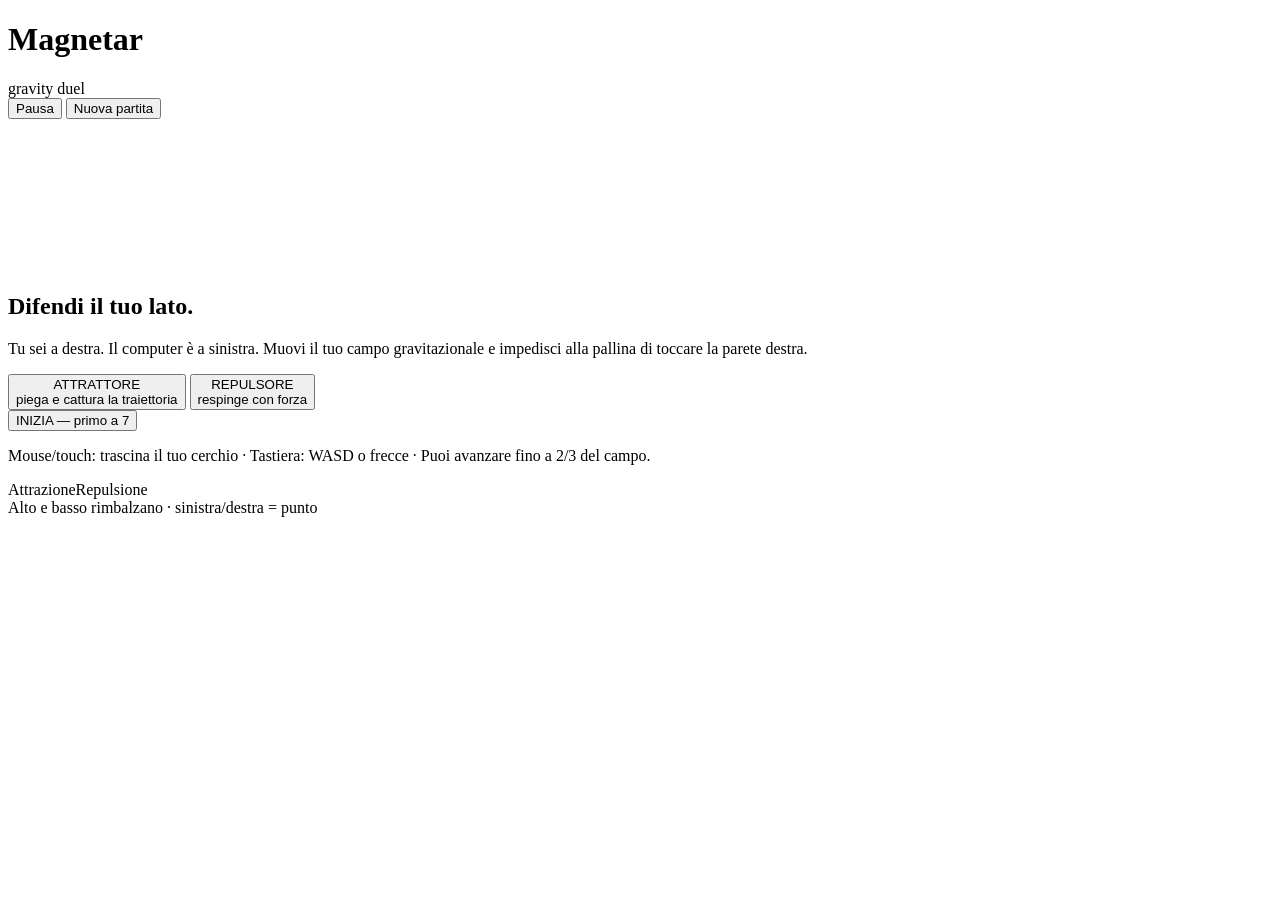
==== index.html @ e9653e2e "feat: add Magnetar game shell" ====
<!doctype html>
<html lang="it">
<head>
  <meta charset="utf-8" />
  <meta name="viewport" content="width=device-width,initial-scale=1,viewport-fit=cover" />
  <meta name="theme-color" content="#050816" />
  <title>Magnetar — Gravity Duel</title>
  <link rel="stylesheet" href="style.css" />
</head>
<body>
  <main id="app">
    <header>
      <div class="brand"><h1>Magnetar</h1><span>gravity duel</span></div>
      <div class="hud">
        <button id="pauseBtn" type="button">Pausa</button>
        <button id="resetBtn" type="button">Nuova partita</button>
      </div>
    </header>

    <section id="arenaWrap" aria-label="Campo di gioco">
      <div class="frame" id="frame">
        <canvas id="game" aria-label="Magnetar, gioco di duello gravitazionale"></canvas>
        <div id="toast"></div>
        <div class="overlay" id="menu">
          <div class="card">
            <h2>Difendi il tuo lato.</h2>
            <p>Tu sei a destra. Il computer è a sinistra. Muovi il tuo campo gravitazionale e impedisci alla pallina di toccare la parete destra.</p>
            <div class="choices" role="group" aria-label="Scegli la polarità">
              <button class="choice active" data-type="attract" type="button">ATTRATTORE<br><span class="small">piega e cattura la traiettoria</span></button>
              <button class="choice" data-type="repel" type="button">REPULSORE<br><span class="small">respinge con forza</span></button>
            </div>
            <button id="startBtn" class="start" type="button">INIZIA — primo a 7</button>
            <p class="small">Mouse/touch: trascina il tuo cerchio · Tastiera: WASD o frecce · Puoi avanzare fino a 2/3 del campo.</p>
          </div>
        </div>
      </div>
    </section>

    <footer>
      <div class="legend"><span><i class="dot cyan"></i>Attrazione</span><span><i class="dot red"></i>Repulsione</span></div>
      <div>Alto e basso rimbalzano · sinistra/destra = punto</div>
    </footer>
  </main>
  <script src="game.js"></script>
</body>
</html>
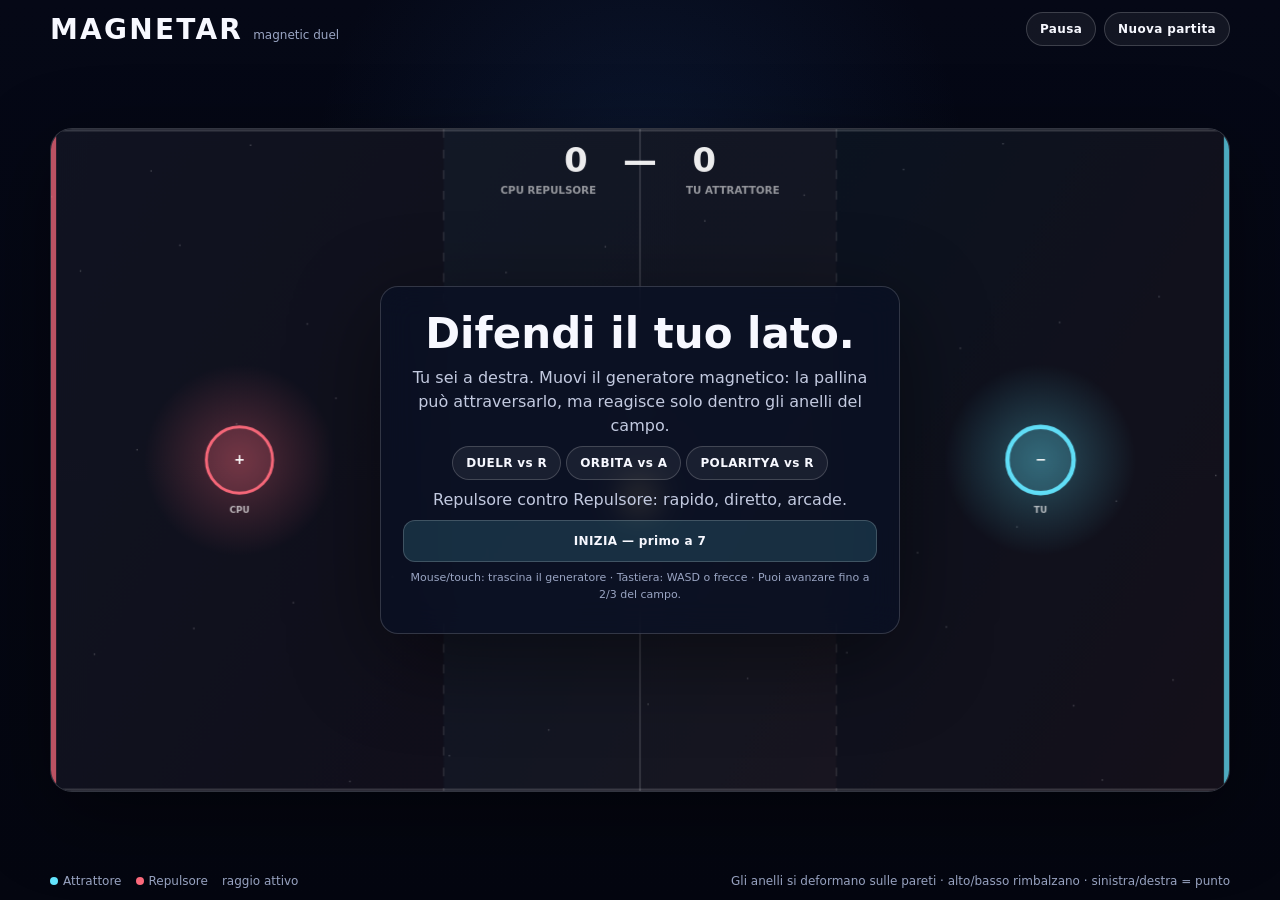
==== commit d586c94a: "Add magnetic game modes and field UI" ====
--- a/index.html
+++ b/index.html
@@ -4,13 +4,13 @@
   <meta charset="utf-8" />
   <meta name="viewport" content="width=device-width,initial-scale=1,viewport-fit=cover" />
   <meta name="theme-color" content="#050816" />
-  <title>Magnetar — Gravity Duel</title>
+  <title>Magnetar — Magnetic Duel</title>
   <link rel="stylesheet" href="style.css" />
 </head>
 <body>
   <main id="app">
     <header>
-      <div class="brand"><h1>Magnetar</h1><span>gravity duel</span></div>
+      <div class="brand"><h1>Magnetar</h1><span>magnetic duel</span></div>
       <div class="hud">
         <button id="pauseBtn" type="button">Pausa</button>
         <button id="resetBtn" type="button">Nuova partita</button>
@@ -19,26 +19,35 @@
 
     <section id="arenaWrap" aria-label="Campo di gioco">
       <div class="frame" id="frame">
-        <canvas id="game" aria-label="Magnetar, gioco di duello gravitazionale"></canvas>
+        <canvas id="game" aria-label="Magnetar, duello di campi magnetici"></canvas>
         <div id="toast"></div>
         <div class="overlay" id="menu">
           <div class="card">
             <h2>Difendi il tuo lato.</h2>
-            <p>Tu sei a destra. Il computer è a sinistra. Muovi il tuo campo gravitazionale e impedisci alla pallina di toccare la parete destra.</p>
-            <div class="choices" role="group" aria-label="Scegli la polarità">
-              <button class="choice active" data-type="attract" type="button">ATTRATTORE<br><span class="small">piega e cattura la traiettoria</span></button>
-              <button class="choice" data-type="repel" type="button">REPULSORE<br><span class="small">respinge con forza</span></button>
+            <p class="intro">Tu sei a destra. Muovi il generatore magnetico: la pallina può attraversarlo, ma reagisce solo dentro gli anelli del campo.</p>
+
+            <div class="modeChoices" role="group" aria-label="Scegli la disciplina">
+              <button class="modeChoice active" data-mode="duel" type="button"><strong>DUEL</strong><span>R vs R</span></button>
+              <button class="modeChoice" data-mode="orbit" type="button"><strong>ORBIT</strong><span>A vs A</span></button>
+              <button class="modeChoice" data-mode="polarity" type="button"><strong>POLARITY</strong><span>A vs R</span></button>
             </div>
+            <p id="modeHelp" class="modeHelp">Repulsore contro Repulsore: rapido, diretto, arcade.</p>
+
+            <div id="polarityChoices" class="polarityChoices" role="group" aria-label="Scegli il tuo polo" hidden>
+              <button class="polarityChoice active" data-polarity="attract" type="button">TU ATTRATTORE</button>
+              <button class="polarityChoice" data-polarity="repel" type="button">TU REPULSORE</button>
+            </div>
+
             <button id="startBtn" class="start" type="button">INIZIA — primo a 7</button>
-            <p class="small">Mouse/touch: trascina il tuo cerchio · Tastiera: WASD o frecce · Puoi avanzare fino a 2/3 del campo.</p>
+            <p class="small">Mouse/touch: trascina il generatore · Tastiera: WASD o frecce · Puoi avanzare fino a 2/3 del campo.</p>
           </div>
         </div>
       </div>
     </section>
 
     <footer>
-      <div class="legend"><span><i class="dot cyan"></i>Attrazione</span><span><i class="dot red"></i>Repulsione</span></div>
-      <div>Alto e basso rimbalzano · sinistra/destra = punto</div>
+      <div class="legend"><span><i class="dot cyan"></i>Attrattore</span><span><i class="dot red"></i>Repulsore</span><span><i class="ringIcon"></i>raggio attivo</span></div>
+      <div>Gli anelli si deformano sulle pareti · alto/basso rimbalzano · sinistra/destra = punto</div>
     </footer>
   </main>
   <script src="game.js"></script>
--- a/style.css
+++ b/style.css
@@ -0,0 +1,139 @@
+:root {
+  color-scheme: dark;
+  font-family: Inter, ui-sans-serif, system-ui, -apple-system, BlinkMacSystemFont, "Segoe UI", sans-serif;
+  --bg: #050816;
+  --panel: rgba(10, 16, 36, .76);
+  --line: rgba(255,255,255,.16);
+  --text: #f7f8ff;
+  --muted: #9aa5c3;
+  --cyan: #64e6ff;
+  --red: #ff6b7d;
+  --gold: #ffd56a;
+}
+
+* { box-sizing: border-box; }
+html, body { margin: 0; min-height: 100%; background: var(--bg); color: var(--text); }
+body { min-height: 100dvh; overflow: hidden; touch-action: none; }
+
+#app {
+  min-height: 100dvh;
+  display: grid;
+  grid-template-rows: auto 1fr auto;
+  gap: 10px;
+  padding: max(12px, env(safe-area-inset-top)) max(12px, env(safe-area-inset-right)) max(12px, env(safe-area-inset-bottom)) max(12px, env(safe-area-inset-left));
+  background:
+    radial-gradient(circle at 50% 20%, rgba(38, 88, 160, .18), transparent 34%),
+    linear-gradient(#050816, #040610);
+}
+
+header, footer {
+  display: flex;
+  align-items: center;
+  justify-content: space-between;
+  gap: 12px;
+  max-width: 1180px;
+  width: 100%;
+  margin: 0 auto;
+}
+
+.brand { display: flex; align-items: baseline; gap: 10px; }
+.brand h1 { margin: 0; font-size: clamp(18px, 3vw, 28px); letter-spacing: .08em; text-transform: uppercase; }
+.brand span, footer { color: var(--muted); font-size: 12px; }
+
+.hud { display: flex; gap: 8px; align-items: center; flex-wrap: wrap; justify-content: flex-end; }
+button {
+  appearance: none;
+  border: 1px solid rgba(255,255,255,.18);
+  color: var(--text);
+  background: rgba(255,255,255,.06);
+  border-radius: 999px;
+  padding: 9px 13px;
+  font: inherit;
+  font-size: 12px;
+  font-weight: 750;
+  letter-spacing: .03em;
+  cursor: pointer;
+}
+button:hover { background: rgba(255,255,255,.1); }
+button:focus-visible { outline: 2px solid var(--cyan); outline-offset: 2px; }
+
+#arenaWrap {
+  min-height: 0;
+  display: grid;
+  place-items: center;
+  width: 100%;
+}
+
+.frame {
+  position: relative;
+  width: min(1180px, 100%);
+  aspect-ratio: 16 / 9;
+  max-height: 76dvh;
+  border: 1px solid rgba(255,255,255,.18);
+  border-radius: 22px;
+  overflow: hidden;
+  background: #050816;
+  box-shadow: 0 24px 80px rgba(0,0,0,.42), inset 0 0 0 1px rgba(255,255,255,.03);
+}
+
+canvas { width: 100%; height: 100%; display: block; }
+
+.overlay {
+  position: absolute;
+  inset: 0;
+  display: grid;
+  place-items: center;
+  padding: 24px;
+  pointer-events: none;
+}
+
+.card {
+  pointer-events: auto;
+  width: min(520px, 94%);
+  padding: 22px;
+  border: 1px solid rgba(255,255,255,.16);
+  border-radius: 18px;
+  background: var(--panel);
+  backdrop-filter: blur(16px);
+  box-shadow: 0 24px 90px rgba(0,0,0,.46);
+  text-align: center;
+}
+.card h2 { margin: 0 0 8px; font-size: clamp(24px, 6vw, 42px); }
+.card p { margin: 8px 0; color: #c3cae0; line-height: 1.5; }
+.choices { display: grid; grid-template-columns: 1fr 1fr; gap: 10px; margin: 18px 0; }
+.choice { border-radius: 14px; padding: 14px; }
+.choice[data-type="attract"] { box-shadow: inset 0 0 0 1px rgba(100,230,255,.28); }
+.choice[data-type="repel"] { box-shadow: inset 0 0 0 1px rgba(255,107,125,.28); }
+.choice.active { background: rgba(255,255,255,.13); }
+.start { width: 100%; border-radius: 12px; padding: 13px; background: rgba(100,230,255,.14); }
+.small { font-size: 11px !important; color: var(--muted) !important; }
+
+#toast {
+  position: absolute;
+  left: 50%;
+  top: 12%;
+  transform: translateX(-50%);
+  font-size: clamp(24px, 5vw, 54px);
+  font-weight: 900;
+  letter-spacing: .03em;
+  text-shadow: 0 4px 28px rgba(0,0,0,.6);
+  opacity: 0;
+  transition: opacity .18s ease;
+  pointer-events: none;
+  white-space: nowrap;
+}
+#toast.show { opacity: 1; }
+
+.legend { display: flex; gap: 14px; align-items: center; flex-wrap: wrap; }
+.dot { width: 8px; height: 8px; border-radius: 50%; display: inline-block; margin-right: 5px; }
+.cyan { background: var(--cyan); }
+.red { background: var(--red); }
+
+@media (max-width: 720px) {
+  #app { gap: 8px; padding: 8px; }
+  header { align-items: flex-start; }
+  .brand span { display: none; }
+  .frame { border-radius: 14px; }
+  footer { display: none; }
+  button { padding: 8px 10px; }
+}
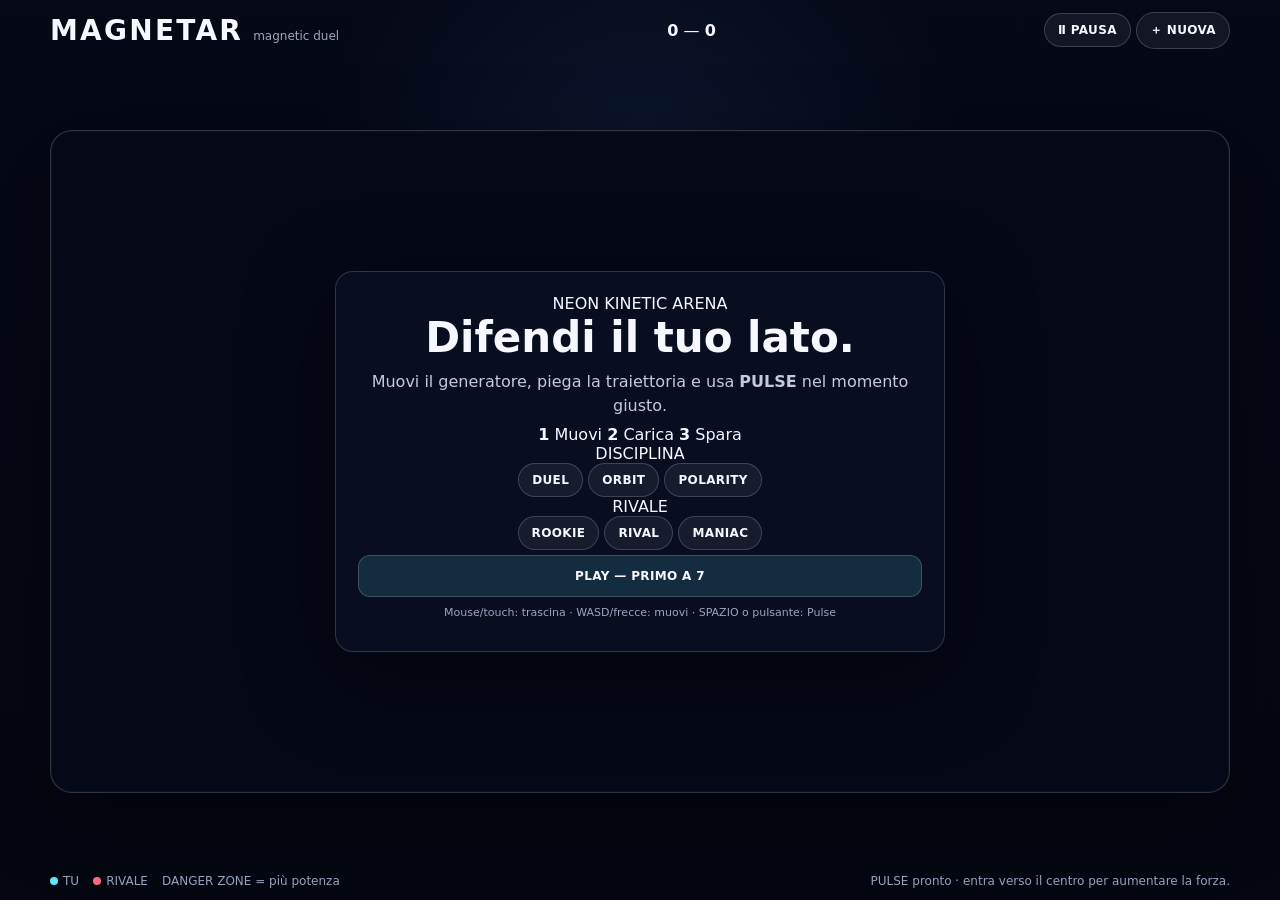
==== commit d06055d6: "Redesign Magnetar arcade HUD and match menu" ====
--- a/index.html
+++ b/index.html
@@ -3,51 +3,107 @@
 <head>
   <meta charset="utf-8" />
   <meta name="viewport" content="width=device-width,initial-scale=1,viewport-fit=cover" />
-  <meta name="theme-color" content="#050816" />
+  <meta name="theme-color" content="#030711" />
+  <meta name="description" content="Magnetar — magnetic arcade duel" />
   <title>Magnetar — Magnetic Duel</title>
   <link rel="stylesheet" href="style.css" />
 </head>
 <body>
   <main id="app">
-    <header>
-      <div class="brand"><h1>Magnetar</h1><span>magnetic duel</span></div>
-      <div class="hud">
-        <button id="pauseBtn" type="button">Pausa</button>
-        <button id="resetBtn" type="button">Nuova partita</button>
+    <header class="topbar">
+      <div class="brand">
+        <h1>MAGNETAR</h1>
+        <span>magnetic duel</span>
+      </div>
+      <div class="scoreboard" aria-label="Punteggio">
+        <strong id="playerScore">0</strong>
+        <span>—</span>
+        <strong id="cpuScore">0</strong>
+      </div>
+      <div class="hud-actions">
+        <button id="pauseBtn" type="button">Ⅱ PAUSA</button>
+        <button id="resetBtn" type="button">＋ NUOVA</button>
       </div>
     </header>
 
-    <section id="arenaWrap" aria-label="Campo di gioco">
+    <section id="arenaWrap" aria-label="Campo di gioco Magnetar">
       <div class="frame" id="frame">
-        <canvas id="game" aria-label="Magnetar, duello di campi magnetici"></canvas>
-        <div id="toast"></div>
+        <canvas id="game" aria-label="Duello magnetico arcade"></canvas>
+
+        <div id="actionFeedback" class="actionFeedback" aria-live="polite">
+          <strong id="actionTitle"></strong>
+          <span id="actionSub"></span>
+        </div>
+
+        <div class="sideTag cpuTag">
+          <span>RIVALE</span><strong id="cpuTypeLabel">REPULSOR</strong>
+        </div>
+        <div class="sideTag playerTag">
+          <span>TU</span><strong id="playerTypeLabel">REPULSOR</strong>
+        </div>
+
+        <div class="pulseDock" id="pulseDock">
+          <button id="pulseBtn" class="pulseButton" type="button" aria-label="Attiva Pulse">
+            <span class="pulseIcon">⚡</span>
+            <strong>PULSE</strong>
+          </button>
+          <div class="pulseMeta">
+            <strong id="pulseState">READY</strong>
+            <span id="pulseHint">SPAZIO / TAP</span>
+          </div>
+        </div>
+
+        <div class="matchPoint" id="matchPoint">MATCH POINT</div>
+
         <div class="overlay" id="menu">
           <div class="card">
-            <h2>Difendi il tuo lato.</h2>
-            <p class="intro">Tu sei a destra. Muovi il generatore magnetico: la pallina può attraversarlo, ma reagisce solo dentro gli anelli del campo.</p>
+            <div class="eyebrow">NEON KINETIC ARENA</div>
+            <h2 id="menuTitle">Difendi il tuo lato.</h2>
+            <p class="intro" id="menuIntro">Muovi il generatore, piega la traiettoria e usa <b>PULSE</b> nel momento giusto.</p>
 
-            <div class="modeChoices" role="group" aria-label="Scegli la disciplina">
-              <button class="modeChoice active" data-mode="duel" type="button"><strong>DUEL</strong><span>R vs R</span></button>
-              <button class="modeChoice" data-mode="orbit" type="button"><strong>ORBIT</strong><span>A vs A</span></button>
-              <button class="modeChoice" data-mode="polarity" type="button"><strong>POLARITY</strong><span>A vs R</span></button>
-            </div>
-            <p id="modeHelp" class="modeHelp">Repulsore contro Repulsore: rapido, diretto, arcade.</p>
-
-            <div id="polarityChoices" class="polarityChoices" role="group" aria-label="Scegli il tuo polo" hidden>
-              <button class="polarityChoice active" data-polarity="attract" type="button">TU ATTRATTORE</button>
-              <button class="polarityChoice" data-polarity="repel" type="button">TU REPULSORE</button>
+            <div class="quickRules">
+              <span><b>1</b> Muovi</span>
+              <span><b>2</b> Carica</span>
+              <span><b>3</b> Spara</span>
             </div>
 
-            <button id="startBtn" class="start" type="button">INIZIA — primo a 7</button>
-            <p class="small">Mouse/touch: trascina il generatore · Tastiera: WASD o frecce · Puoi avanzare fino a 2/3 del campo.</p>
+            <div class="settingsRow">
+              <div>
+                <label>DISCIPLINA</label>
+                <div class="segmented" role="group" aria-label="Disciplina">
+                  <button data-mode="duel" class="active" type="button">DUEL</button>
+                  <button data-mode="orbit" type="button">ORBIT</button>
+                  <button data-mode="polarity" type="button">POLARITY</button>
+                </div>
+              </div>
+              <div>
+                <label>RIVALE</label>
+                <div class="segmented" role="group" aria-label="Difficoltà rivale">
+                  <button data-difficulty="rookie" type="button">ROOKIE</button>
+                  <button data-difficulty="rival" class="active" type="button">RIVAL</button>
+                  <button data-difficulty="maniac" type="button">MANIAC</button>
+                </div>
+              </div>
+            </div>
+
+            <div id="polarityChoices" class="polarityChoices" hidden>
+              <label>IL TUO POLO</label>
+              <div class="segmented compact">
+                <button data-polarity="attract" class="active" type="button">ATTRACT</button>
+                <button data-polarity="repel" type="button">REPEL</button>
+              </div>
+            </div>
+
+            <button id="startBtn" class="start" type="button">PLAY — PRIMO A 7</button>
+            <p class="small">Mouse/touch: trascina · WASD/frecce: muovi · SPAZIO o pulsante: Pulse</p>
           </div>
         </div>
       </div>
     </section>
 
     <footer>
-      <div class="legend"><span><i class="dot cyan"></i>Attrattore</span><span><i class="dot red"></i>Repulsore</span><span><i class="ringIcon"></i>raggio attivo</span></div>
-      <div>Gli anelli si deformano sulle pareti · alto/basso rimbalzano · sinistra/destra = punto</div>
+      <div class="legend"><span><i class="dot cyan"></i>TU</span><span><i class="dot red"></i>RIVALE</span><span><i class="zoneIcon"></i>DANGER ZONE = più potenza</span></div>
+      <div id="statusLine">PULSE pronto · entra verso il centro per aumentare la forza.</div>
     </footer>
   </main>
   <script src="game.js"></script>
--- a/style.css
+++ b/style.css
@@ -2,138 +2,74 @@
   color-scheme: dark;
   font-family: Inter, ui-sans-serif, system-ui, -apple-system, BlinkMacSystemFont, "Segoe UI", sans-serif;
   --bg: #050816;
-  --panel: rgba(10, 16, 36, .76);
-  --line: rgba(255,255,255,.16);
+  --panel: rgba(10,16,36,.80);
   --text: #f7f8ff;
   --muted: #9aa5c3;
   --cyan: #64e6ff;
   --red: #ff6b7d;
   --gold: #ffd56a;
 }
-
 * { box-sizing: border-box; }
-html, body { margin: 0; min-height: 100%; background: var(--bg); color: var(--text); }
-body { min-height: 100dvh; overflow: hidden; touch-action: none; }
-
+html,body { margin:0; min-height:100%; background:var(--bg); color:var(--text); }
+body { min-height:100dvh; overflow:hidden; touch-action:none; }
 #app {
-  min-height: 100dvh;
-  display: grid;
-  grid-template-rows: auto 1fr auto;
-  gap: 10px;
-  padding: max(12px, env(safe-area-inset-top)) max(12px, env(safe-area-inset-right)) max(12px, env(safe-area-inset-bottom)) max(12px, env(safe-area-inset-left));
-  background:
-    radial-gradient(circle at 50% 20%, rgba(38, 88, 160, .18), transparent 34%),
-    linear-gradient(#050816, #040610);
+  min-height:100dvh; display:grid; grid-template-rows:auto 1fr auto; gap:10px;
+  padding:max(12px,env(safe-area-inset-top)) max(12px,env(safe-area-inset-right)) max(12px,env(safe-area-inset-bottom)) max(12px,env(safe-area-inset-left));
+  background:radial-gradient(circle at 50% 20%,rgba(38,88,160,.18),transparent 34%),linear-gradient(#050816,#040610);
 }
-
-header, footer {
-  display: flex;
-  align-items: center;
-  justify-content: space-between;
-  gap: 12px;
-  max-width: 1180px;
-  width: 100%;
-  margin: 0 auto;
+header,footer { display:flex; align-items:center; justify-content:space-between; gap:12px; max-width:1180px; width:100%; margin:0 auto; }
+.brand { display:flex; align-items:baseline; gap:10px; }
+.brand h1 { margin:0; font-size:clamp(18px,3vw,28px); letter-spacing:.08em; text-transform:uppercase; }
+.brand span,footer { color:var(--muted); font-size:12px; }
+.hud { display:flex; gap:8px; align-items:center; flex-wrap:wrap; justify-content:flex-end; }
+button {
+  appearance:none; border:1px solid rgba(255,255,255,.18); color:var(--text); background:rgba(255,255,255,.06);
+  border-radius:999px; padding:9px 13px; font:inherit; font-size:12px; font-weight:750; letter-spacing:.03em; cursor:pointer;
 }
-
-.brand { display: flex; align-items: baseline; gap: 10px; }
-.brand h1 { margin: 0; font-size: clamp(18px, 3vw, 28px); letter-spacing: .08em; text-transform: uppercase; }
-.brand span, footer { color: var(--muted); font-size: 12px; }
-
-.hud { display: flex; gap: 8px; align-items: center; flex-wrap: wrap; justify-content: flex-end; }
-button {
-  appearance: none;
-  border: 1px solid rgba(255,255,255,.18);
-  color: var(--text);
-  background: rgba(255,255,255,.06);
-  border-radius: 999px;
-  padding: 9px 13px;
-  font: inherit;
-  font-size: 12px;
-  font-weight: 750;
-  letter-spacing: .03em;
-  cursor: pointer;
+button:hover { background:rgba(255,255,255,.1); }
+button:focus-visible { outline:2px solid var(--cyan); outline-offset:2px; }
+#arenaWrap { min-height:0; display:grid; place-items:center; width:100%; }
+.frame {
+  position:relative; width:min(1180px,100%); aspect-ratio:16/9; max-height:76dvh; border:1px solid rgba(255,255,255,.18);
+  border-radius:22px; overflow:hidden; background:#050816; box-shadow:0 24px 80px rgba(0,0,0,.42),inset 0 0 0 1px rgba(255,255,255,.03);
 }
-button:hover { background: rgba(255,255,255,.1); }
-button:focus-visible { outline: 2px solid var(--cyan); outline-offset: 2px; }
-
-#arenaWrap {
-  min-height: 0;
-  display: grid;
-  place-items: center;
-  width: 100%;
+canvas { width:100%; height:100%; display:block; }
+.overlay { position:absolute; inset:0; display:grid; place-items:center; padding:24px; pointer-events:none; }
+.card {
+  pointer-events:auto; width:min(610px,96%); padding:22px; border:1px solid rgba(255,255,255,.16); border-radius:18px;
+  background:var(--panel); backdrop-filter:blur(16px); box-shadow:0 24px 90px rgba(0,0,0,.46); text-align:center;
 }
-
-.frame {
-  position: relative;
-  width: min(1180px, 100%);
-  aspect-ratio: 16 / 9;
-  max-height: 76dvh;
-  border: 1px solid rgba(255,255,255,.18);
-  border-radius: 22px;
-  overflow: hidden;
-  background: #050816;
-  box-shadow: 0 24px 80px rgba(0,0,0,.42), inset 0 0 0 1px rgba(255,255,255,.03);
+.card h2 { margin:0 0 8px; font-size:clamp(24px,6vw,42px); }
+.card p { margin:8px 0; color:#c3cae0; line-height:1.45; }
+.modeChoices { display:grid; grid-template-columns:repeat(3,1fr); gap:9px; margin:17px 0 9px; }
+.modeChoice { min-width:0; border-radius:14px; padding:12px 8px; display:grid; gap:3px; }
+.modeChoice strong { font-size:13px; letter-spacing:.08em; }
+.modeChoice span { color:var(--muted); font-size:10px; }
+.modeChoice[data-mode="duel"] { box-shadow:inset 0 0 0 1px rgba(255,107,125,.25); }
+.modeChoice[data-mode="orbit"] { box-shadow:inset 0 0 0 1px rgba(100,230,255,.25); }
+.modeChoice[data-mode="polarity"] { box-shadow:inset 0 0 0 1px rgba(255,213,106,.22); }
+.modeChoice.active { background:rgba(255,255,255,.14); transform:translateY(-1px); }
+.modeHelp { min-height:22px; font-size:12px; color:var(--muted)!important; }
+.polarityChoices { display:grid; grid-template-columns:1fr 1fr; gap:9px; margin:10px 0 14px; }
+.polarityChoice { border-radius:12px; }
+.polarityChoice[data-polarity="attract"] { box-shadow:inset 0 0 0 1px rgba(100,230,255,.28); }
+.polarityChoice[data-polarity="repel"] { box-shadow:inset 0 0 0 1px rgba(255,107,125,.28); }
+.polarityChoice.active { background:rgba(255,255,255,.13); }
+.start { width:100%; border-radius:12px; padding:13px; background:rgba(100,230,255,.14); margin-top:5px; }
+.small { font-size:11px!important; color:var(--muted)!important; }
+#toast {
+  position:absolute; left:50%; top:12%; transform:translateX(-50%); font-size:clamp(24px,5vw,54px); font-weight:900;
+  letter-spacing:.03em; text-shadow:0 4px 28px rgba(0,0,0,.6); opacity:0; transition:opacity .18s ease; pointer-events:none; white-space:nowrap;
 }
-
-canvas { width: 100%; height: 100%; display: block; }
-
-.overlay {
-  position: absolute;
-  inset: 0;
-  display: grid;
-  place-items: center;
-  padding: 24px;
-  pointer-events: none;
+#toast.show { opacity:1; }
+.legend { display:flex; gap:14px; align-items:center; flex-wrap:wrap; }
+.dot { width:8px; height:8px; border-radius:50%; display:inline-block; margin-right:5px; }
+.cyan { background:var(--cyan); } .red { background:var(--red); }
+.ringIcon { width:10px; height:10px; display:inline-block; margin-right:5px; border:1px solid rgba(255,255,255,.55); border-radius:50%; vertical-align:-1px; }
+[hidden] { display:none!important; }
+@media (max-width:720px) {
+  #app { gap:8px; padding:8px; } header { align-items:flex-start; } .brand span { display:none; }
+  .frame { border-radius:14px; } footer { display:none; } button { padding:8px 10px; }
+  .card { padding:15px; } .card h2 { font-size:25px; } .card .intro { font-size:12px; }
+  .modeChoices { gap:6px; margin-top:12px; } .modeChoice { padding:9px 5px; }
 }
-
-.card {
-  pointer-events: auto;
-  width: min(520px, 94%);
-  padding: 22px;
-  border: 1px solid rgba(255,255,255,.16);
-  border-radius: 18px;
-  background: var(--panel);
-  backdrop-filter: blur(16px);
-  box-shadow: 0 24px 90px rgba(0,0,0,.46);
-  text-align: center;
-}
-.card h2 { margin: 0 0 8px; font-size: clamp(24px, 6vw, 42px); }
-.card p { margin: 8px 0; color: #c3cae0; line-height: 1.5; }
-.choices { display: grid; grid-template-columns: 1fr 1fr; gap: 10px; margin: 18px 0; }
-.choice { border-radius: 14px; padding: 14px; }
-.choice[data-type="attract"] { box-shadow: inset 0 0 0 1px rgba(100,230,255,.28); }
-.choice[data-type="repel"] { box-shadow: inset 0 0 0 1px rgba(255,107,125,.28); }
-.choice.active { background: rgba(255,255,255,.13); }
-.start { width: 100%; border-radius: 12px; padding: 13px; background: rgba(100,230,255,.14); }
-.small { font-size: 11px !important; color: var(--muted) !important; }
-
-#toast {
-  position: absolute;
-  left: 50%;
-  top: 12%;
-  transform: translateX(-50%);
-  font-size: clamp(24px, 5vw, 54px);
-  font-weight: 900;
-  letter-spacing: .03em;
-  text-shadow: 0 4px 28px rgba(0,0,0,.6);
-  opacity: 0;
-  transition: opacity .18s ease;
-  pointer-events: none;
-  white-space: nowrap;
-}
-#toast.show { opacity: 1; }
-
-.legend { display: flex; gap: 14px; align-items: center; flex-wrap: wrap; }
-.dot { width: 8px; height: 8px; border-radius: 50%; display: inline-block; margin-right: 5px; }
-.cyan { background: var(--cyan); }
-.red { background: var(--red); }
-
-@media (max-width: 720px) {
-  #app { gap: 8px; padding: 8px; }
-  header { align-items: flex-start; }
-  .brand span { display: none; }
-  .frame { border-radius: 14px; }
-  footer { display: none; }
-  button { padding: 8px 10px; }
-}
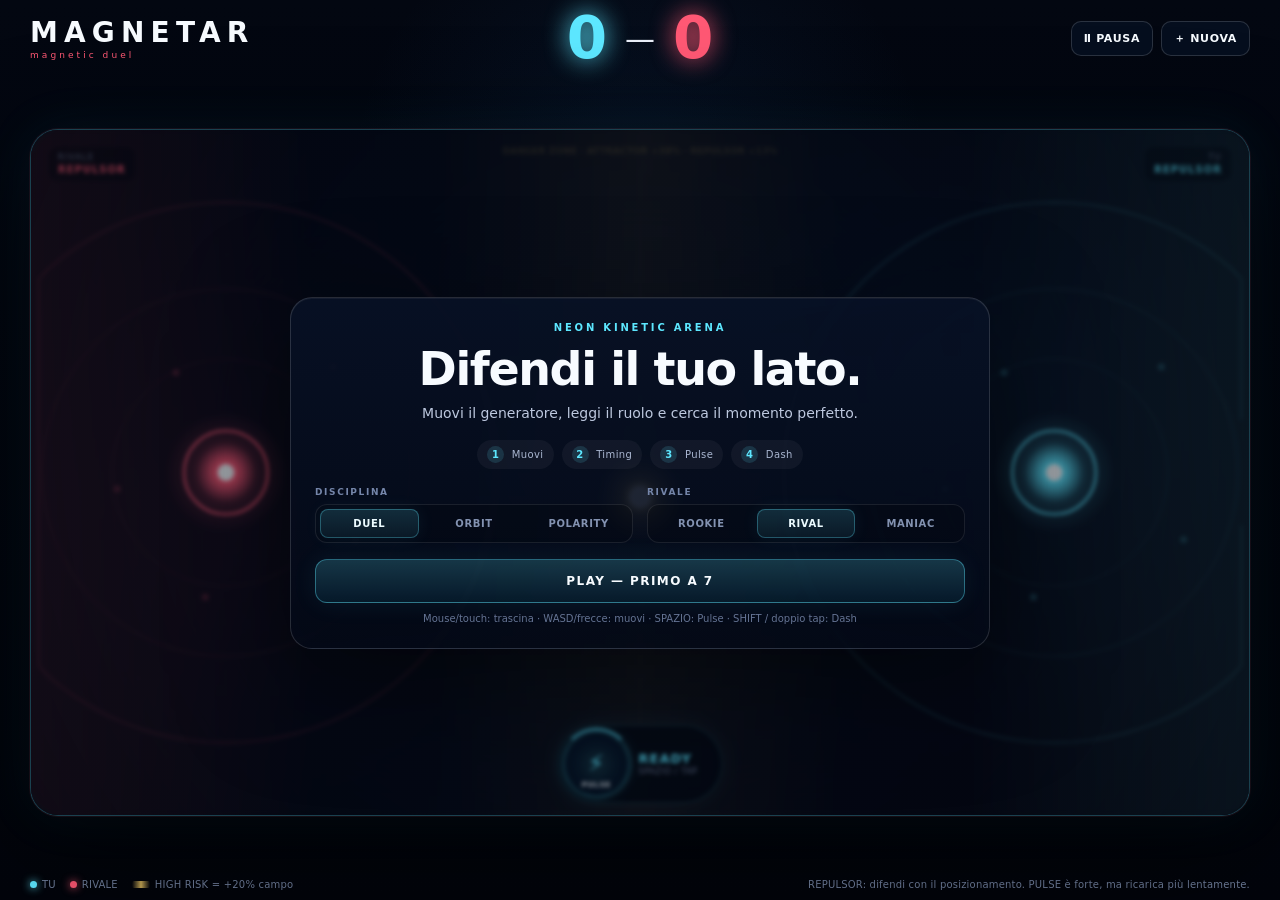
==== commit 57e50d83: "Add Polarity role meters, dash controls and role-swap UI" ====
--- a/index.html
+++ b/index.html
@@ -35,6 +35,8 @@
           <span id="actionSub"></span>
         </div>
 
+        <div id="rallyBadge" class="rallyBadge"></div>
+
         <div class="sideTag cpuTag">
           <span>RIVALE</span><strong id="cpuTypeLabel">REPULSOR</strong>
         </div>
@@ -42,14 +44,25 @@
           <span>TU</span><strong id="playerTypeLabel">REPULSOR</strong>
         </div>
 
-        <div class="pulseDock" id="pulseDock">
-          <button id="pulseBtn" class="pulseButton" type="button" aria-label="Attiva Pulse">
-            <span class="pulseIcon">⚡</span>
-            <strong>PULSE</strong>
-          </button>
-          <div class="pulseMeta">
-            <strong id="pulseState">READY</strong>
-            <span id="pulseHint">SPAZIO / TAP</span>
+        <div class="roleMeter" id="roleMeter">
+          <div class="roleMeterHead"><strong id="roleMeterLabel">HEAT</strong><span id="roleMeterText">0%</span></div>
+          <div class="roleMeterTrack"><i id="roleMeterFill"></i></div>
+        </div>
+
+        <div class="controlDock">
+          <div class="dashDock">
+            <button id="dashBtn" class="dashButton" type="button" aria-label="Attiva Dash">⇧</button>
+            <div><strong>DASH</strong><span id="dashState">READY</span></div>
+          </div>
+          <div class="pulseDock" id="pulseDock">
+            <button id="pulseBtn" class="pulseButton" type="button" aria-label="Attiva Pulse">
+              <span class="pulseIcon">⚡</span>
+              <strong>PULSE</strong>
+            </button>
+            <div class="pulseMeta">
+              <strong id="pulseState">READY</strong>
+              <span id="pulseHint">SPAZIO / TAP</span>
+            </div>
           </div>
         </div>
 
@@ -59,12 +72,13 @@
           <div class="card">
             <div class="eyebrow">NEON KINETIC ARENA</div>
             <h2 id="menuTitle">Difendi il tuo lato.</h2>
-            <p class="intro" id="menuIntro">Muovi il generatore, piega la traiettoria e usa <b>PULSE</b> nel momento giusto.</p>
+            <p class="intro" id="menuIntro">Muovi il generatore, leggi il ruolo e cerca il momento perfetto.</p>
 
             <div class="quickRules">
               <span><b>1</b> Muovi</span>
-              <span><b>2</b> Carica</span>
-              <span><b>3</b> Spara</span>
+              <span><b>2</b> Timing</span>
+              <span><b>3</b> Pulse</span>
+              <span><b>4</b> Dash</span>
             </div>
 
             <div class="settingsRow">
@@ -87,23 +101,27 @@
             </div>
 
             <div id="polarityChoices" class="polarityChoices" hidden>
-              <label>IL TUO POLO</label>
+              <label>RUOLO INIZIALE — poi si scambia dopo ogni punto</label>
               <div class="segmented compact">
                 <button data-polarity="attract" class="active" type="button">ATTRACT</button>
                 <button data-polarity="repel" type="button">REPEL</button>
               </div>
+              <div class="roleExplainer">
+                <span><b>ATTRACTOR</b> cattura → mira → Perfect Slingshot</span>
+                <span><b>REPULSOR</b> gestisce Heat → Perfect Parry</span>
+              </div>
             </div>
 
             <button id="startBtn" class="start" type="button">PLAY — PRIMO A 7</button>
-            <p class="small">Mouse/touch: trascina · WASD/frecce: muovi · SPAZIO o pulsante: Pulse</p>
+            <p class="small">Mouse/touch: trascina · WASD/frecce: muovi · SPAZIO: Pulse · SHIFT / doppio tap: Dash</p>
           </div>
         </div>
       </div>
     </section>
 
     <footer>
-      <div class="legend"><span><i class="dot cyan"></i>TU</span><span><i class="dot red"></i>RIVALE</span><span><i class="zoneIcon"></i>DANGER ZONE = più potenza</span></div>
-      <div id="statusLine">PULSE pronto · entra verso il centro per aumentare la forza.</div>
+      <div class="legend"><span><i class="dot cyan"></i>TU</span><span><i class="dot red"></i>RIVALE</span><span><i class="zoneIcon"></i>HIGH RISK = +20% campo</span></div>
+      <div id="statusLine">Leggi il ruolo: Attractor controlla, Repulsor para.</div>
     </footer>
   </main>
   <script src="game.js"></script>
--- a/style.css
+++ b/style.css
@@ -1,75 +1,70 @@
 :root {
   color-scheme: dark;
   font-family: Inter, ui-sans-serif, system-ui, -apple-system, BlinkMacSystemFont, "Segoe UI", sans-serif;
-  --bg: #050816;
-  --panel: rgba(10,16,36,.80);
-  --text: #f7f8ff;
-  --muted: #9aa5c3;
-  --cyan: #64e6ff;
-  --red: #ff6b7d;
-  --gold: #ffd56a;
+  --bg:#030711;
+  --panel:rgba(5,12,27,.78);
+  --panel2:rgba(7,16,34,.92);
+  --text:#f7fbff;
+  --muted:#8796b8;
+  --cyan:#5de7ff;
+  --cyan2:#1bc7ef;
+  --red:#ff5874;
+  --gold:#ffd66b;
+  --line:rgba(255,255,255,.13);
 }
-* { box-sizing: border-box; }
-html,body { margin:0; min-height:100%; background:var(--bg); color:var(--text); }
-body { min-height:100dvh; overflow:hidden; touch-action:none; }
-#app {
-  min-height:100dvh; display:grid; grid-template-rows:auto 1fr auto; gap:10px;
-  padding:max(12px,env(safe-area-inset-top)) max(12px,env(safe-area-inset-right)) max(12px,env(safe-area-inset-bottom)) max(12px,env(safe-area-inset-left));
-  background:radial-gradient(circle at 50% 20%,rgba(38,88,160,.18),transparent 34%),linear-gradient(#050816,#040610);
-}
-header,footer { display:flex; align-items:center; justify-content:space-between; gap:12px; max-width:1180px; width:100%; margin:0 auto; }
-.brand { display:flex; align-items:baseline; gap:10px; }
-.brand h1 { margin:0; font-size:clamp(18px,3vw,28px); letter-spacing:.08em; text-transform:uppercase; }
-.brand span,footer { color:var(--muted); font-size:12px; }
-.hud { display:flex; gap:8px; align-items:center; flex-wrap:wrap; justify-content:flex-end; }
-button {
-  appearance:none; border:1px solid rgba(255,255,255,.18); color:var(--text); background:rgba(255,255,255,.06);
-  border-radius:999px; padding:9px 13px; font:inherit; font-size:12px; font-weight:750; letter-spacing:.03em; cursor:pointer;
-}
-button:hover { background:rgba(255,255,255,.1); }
-button:focus-visible { outline:2px solid var(--cyan); outline-offset:2px; }
-#arenaWrap { min-height:0; display:grid; place-items:center; width:100%; }
-.frame {
-  position:relative; width:min(1180px,100%); aspect-ratio:16/9; max-height:76dvh; border:1px solid rgba(255,255,255,.18);
-  border-radius:22px; overflow:hidden; background:#050816; box-shadow:0 24px 80px rgba(0,0,0,.42),inset 0 0 0 1px rgba(255,255,255,.03);
-}
-canvas { width:100%; height:100%; display:block; }
-.overlay { position:absolute; inset:0; display:grid; place-items:center; padding:24px; pointer-events:none; }
-.card {
-  pointer-events:auto; width:min(610px,96%); padding:22px; border:1px solid rgba(255,255,255,.16); border-radius:18px;
-  background:var(--panel); backdrop-filter:blur(16px); box-shadow:0 24px 90px rgba(0,0,0,.46); text-align:center;
-}
-.card h2 { margin:0 0 8px; font-size:clamp(24px,6vw,42px); }
-.card p { margin:8px 0; color:#c3cae0; line-height:1.45; }
-.modeChoices { display:grid; grid-template-columns:repeat(3,1fr); gap:9px; margin:17px 0 9px; }
-.modeChoice { min-width:0; border-radius:14px; padding:12px 8px; display:grid; gap:3px; }
-.modeChoice strong { font-size:13px; letter-spacing:.08em; }
-.modeChoice span { color:var(--muted); font-size:10px; }
-.modeChoice[data-mode="duel"] { box-shadow:inset 0 0 0 1px rgba(255,107,125,.25); }
-.modeChoice[data-mode="orbit"] { box-shadow:inset 0 0 0 1px rgba(100,230,255,.25); }
-.modeChoice[data-mode="polarity"] { box-shadow:inset 0 0 0 1px rgba(255,213,106,.22); }
-.modeChoice.active { background:rgba(255,255,255,.14); transform:translateY(-1px); }
-.modeHelp { min-height:22px; font-size:12px; color:var(--muted)!important; }
-.polarityChoices { display:grid; grid-template-columns:1fr 1fr; gap:9px; margin:10px 0 14px; }
-.polarityChoice { border-radius:12px; }
-.polarityChoice[data-polarity="attract"] { box-shadow:inset 0 0 0 1px rgba(100,230,255,.28); }
-.polarityChoice[data-polarity="repel"] { box-shadow:inset 0 0 0 1px rgba(255,107,125,.28); }
-.polarityChoice.active { background:rgba(255,255,255,.13); }
-.start { width:100%; border-radius:12px; padding:13px; background:rgba(100,230,255,.14); margin-top:5px; }
-.small { font-size:11px!important; color:var(--muted)!important; }
-#toast {
-  position:absolute; left:50%; top:12%; transform:translateX(-50%); font-size:clamp(24px,5vw,54px); font-weight:900;
-  letter-spacing:.03em; text-shadow:0 4px 28px rgba(0,0,0,.6); opacity:0; transition:opacity .18s ease; pointer-events:none; white-space:nowrap;
-}
-#toast.show { opacity:1; }
-.legend { display:flex; gap:14px; align-items:center; flex-wrap:wrap; }
-.dot { width:8px; height:8px; border-radius:50%; display:inline-block; margin-right:5px; }
-.cyan { background:var(--cyan); } .red { background:var(--red); }
-.ringIcon { width:10px; height:10px; display:inline-block; margin-right:5px; border:1px solid rgba(255,255,255,.55); border-radius:50%; vertical-align:-1px; }
-[hidden] { display:none!important; }
-@media (max-width:720px) {
-  #app { gap:8px; padding:8px; } header { align-items:flex-start; } .brand span { display:none; }
-  .frame { border-radius:14px; } footer { display:none; } button { padding:8px 10px; }
-  .card { padding:15px; } .card h2 { font-size:25px; } .card .intro { font-size:12px; }
-  .modeChoices { gap:6px; margin-top:12px; } .modeChoice { padding:9px 5px; }
-}
+*{box-sizing:border-box}
+html,body{margin:0;min-height:100%;background:var(--bg);color:var(--text)}
+body{min-height:100dvh;overflow:hidden;touch-action:none;background:radial-gradient(circle at 50% 20%,rgba(34,96,165,.13),transparent 30%),linear-gradient(#030711,#02040b)}
+button{font:inherit}
+#app{min-height:100dvh;display:grid;grid-template-rows:auto 1fr auto;gap:10px;padding:max(10px,env(safe-area-inset-top)) max(10px,env(safe-area-inset-right)) max(10px,env(safe-area-inset-bottom)) max(10px,env(safe-area-inset-left))}
+.topbar,footer{width:min(1220px,100%);margin:0 auto;display:grid;align-items:center;gap:12px}
+.topbar{grid-template-columns:1fr auto 1fr;min-height:56px}
+.brand h1{margin:0;font-size:clamp(18px,2.4vw,28px);letter-spacing:.22em;font-weight:700}
+.brand span{display:block;margin-top:1px;color:var(--red);letter-spacing:.34em;font-size:9px;text-transform:lowercase}
+.scoreboard{display:flex;align-items:center;gap:18px;font-variant-numeric:tabular-nums}
+.scoreboard strong{font-size:clamp(34px,5vw,58px);line-height:.9;text-shadow:0 0 24px currentColor}
+.scoreboard strong:first-child{color:var(--cyan)}
+.scoreboard strong:last-child{color:var(--red)}
+.scoreboard span{font-size:30px;color:#e9eef8;font-weight:300}
+.hud-actions{justify-self:end;display:flex;gap:8px}
+button{appearance:none;border:1px solid rgba(255,255,255,.15);background:rgba(8,18,37,.72);color:var(--text);border-radius:10px;padding:9px 12px;font-size:11px;font-weight:800;letter-spacing:.06em;cursor:pointer;transition:.16s ease}
+button:hover{background:rgba(255,255,255,.09);transform:translateY(-1px)}
+button:active{transform:translateY(0) scale(.98)}
+button:focus-visible{outline:2px solid var(--cyan);outline-offset:2px}
+#arenaWrap{min-height:0;display:grid;place-items:center;width:100%}
+.frame{position:relative;width:min(1220px,100%);aspect-ratio:16/9;max-height:78dvh;border:1px solid rgba(93,231,255,.26);border-radius:28px;overflow:hidden;background:#030711;box-shadow:0 0 0 1px rgba(255,88,116,.08),0 28px 110px rgba(0,0,0,.62),0 0 52px rgba(28,173,227,.09),inset 0 0 36px rgba(54,174,255,.035)}
+.frame::before{content:"";position:absolute;inset:0;pointer-events:none;z-index:3;border-radius:inherit;background:linear-gradient(90deg,rgba(255,88,116,.12),transparent 23%,transparent 77%,rgba(93,231,255,.13));mix-blend-mode:screen}
+canvas{width:100%;height:100%;display:block}
+.overlay{position:absolute;inset:0;display:grid;place-items:center;padding:24px;z-index:20;background:radial-gradient(circle at 50% 45%,rgba(8,20,42,.18),rgba(1,4,11,.54));backdrop-filter:blur(2px)}
+.card{width:min(700px,96%);padding:24px;border:1px solid rgba(255,255,255,.14);border-radius:22px;background:linear-gradient(180deg,rgba(8,18,38,.88),rgba(4,10,23,.82));backdrop-filter:blur(18px);box-shadow:0 30px 110px rgba(0,0,0,.5),inset 0 1px rgba(255,255,255,.05);text-align:center}
+.eyebrow{color:var(--cyan);font-size:10px;letter-spacing:.28em;font-weight:900}
+.card h2{margin:9px 0 7px;font-size:clamp(28px,5vw,46px);letter-spacing:-.03em}
+.card .intro{margin:0 auto 14px;max-width:570px;color:#bdc8df;line-height:1.5;font-size:14px}
+.quickRules{display:flex;justify-content:center;gap:8px;flex-wrap:wrap;margin:16px 0 18px}
+.quickRules span{padding:6px 10px;border-radius:999px;background:rgba(255,255,255,.045);color:#aab7d2;font-size:10px;letter-spacing:.04em}
+.quickRules b{display:inline-grid;place-items:center;width:17px;height:17px;border-radius:50%;margin-right:4px;background:rgba(93,231,255,.14);color:var(--cyan)}
+.settingsRow{display:grid;grid-template-columns:1fr 1fr;gap:14px;text-align:left}
+.settingsRow label,.polarityChoices label{display:block;margin:0 0 7px;color:#7586aa;font-size:9px;font-weight:900;letter-spacing:.18em}
+.segmented{display:grid;grid-template-columns:repeat(3,1fr);gap:6px;padding:4px;border:1px solid rgba(255,255,255,.09);border-radius:12px;background:rgba(0,0,0,.16)}
+.segmented button{border:0;border-radius:8px;padding:9px 6px;background:transparent;color:#8392b1;font-size:10px}
+.segmented button.active{background:linear-gradient(180deg,rgba(93,231,255,.16),rgba(93,231,255,.07));color:#ecfbff;box-shadow:inset 0 0 0 1px rgba(93,231,255,.3),0 0 18px rgba(93,231,255,.07)}
+.segmented [data-difficulty="maniac"].active{background:linear-gradient(180deg,rgba(255,88,116,.18),rgba(255,88,116,.07));box-shadow:inset 0 0 0 1px rgba(255,88,116,.32),0 0 18px rgba(255,88,116,.08)}
+.polarityChoices{margin-top:12px;text-align:left}.segmented.compact{grid-template-columns:1fr 1fr}
+.start{width:100%;margin-top:16px;padding:14px;border-radius:12px;border-color:rgba(93,231,255,.38);background:linear-gradient(180deg,rgba(93,231,255,.2),rgba(25,164,203,.10));font-size:12px;letter-spacing:.12em;box-shadow:0 0 26px rgba(93,231,255,.08)}
+.small{margin:10px 0 0;color:#657494;font-size:10px}
+.actionFeedback{position:absolute;left:50%;top:43%;transform:translate(-50%,-50%) scale(.92);z-index:12;text-align:center;pointer-events:none;opacity:0;transition:opacity .12s ease,transform .16s ease;filter:drop-shadow(0 8px 24px rgba(0,0,0,.65))}
+.actionFeedback.show{opacity:1;transform:translate(-50%,-50%) scale(1)}
+.actionFeedback strong{display:block;color:var(--gold);font-size:clamp(24px,5vw,54px);font-style:italic;letter-spacing:.035em;text-shadow:0 0 24px rgba(255,214,107,.22)}
+.actionFeedback span{display:inline-block;margin-top:5px;padding:4px 10px;border:1px solid rgba(93,231,255,.24);border-radius:999px;background:rgba(2,8,18,.62);color:var(--cyan);font-size:11px;font-weight:900;letter-spacing:.14em}
+.sideTag{position:absolute;top:17px;z-index:7;pointer-events:none;display:grid;gap:2px;padding:6px 9px;border-radius:9px;background:rgba(2,7,16,.34);backdrop-filter:blur(6px)}
+.sideTag span{font-size:8px;color:#71809e;letter-spacing:.18em}.sideTag strong{font-size:10px;letter-spacing:.1em}.cpuTag{left:18px}.cpuTag strong{color:var(--red)}.playerTag{right:18px;text-align:right}.playerTag strong{color:var(--cyan)}
+.pulseDock{position:absolute;left:50%;bottom:12px;transform:translateX(-50%);z-index:9;display:flex;align-items:center;gap:9px;padding:5px 9px 5px 5px;border:1px solid rgba(93,231,255,.18);border-radius:999px;background:rgba(2,8,18,.7);backdrop-filter:blur(10px);box-shadow:0 0 28px rgba(93,231,255,.07)}
+.pulseButton{position:relative;display:grid;place-items:center;width:66px;height:66px;border-radius:50%;padding:0;border:1px solid rgba(93,231,255,.5);background:radial-gradient(circle,rgba(93,231,255,.2),rgba(6,18,36,.94) 58%,rgba(2,7,16,.98));box-shadow:0 0 18px rgba(93,231,255,.14),inset 0 0 20px rgba(93,231,255,.08)}
+.pulseButton::after{content:"";position:absolute;inset:-4px;border:2px solid rgba(93,231,255,.17);border-radius:50%;border-top-color:var(--cyan);transform:rotate(var(--pulse-rotation,0deg));transition:transform .16s linear}
+.pulseButton.cooldown{filter:saturate(.35);opacity:.55}.pulseButton.firing{animation:pulseFire .23s ease-out}.pulseIcon{font-size:23px;line-height:1;color:var(--cyan)}.pulseButton strong{position:absolute;bottom:7px;font-size:7px;letter-spacing:.12em}
+.pulseMeta{display:grid;gap:1px;min-width:74px}.pulseMeta strong{font-size:13px;color:var(--cyan);letter-spacing:.08em}.pulseMeta span{font-size:8px;color:#7584a4;letter-spacing:.08em}
+.matchPoint{position:absolute;left:50%;top:14%;transform:translateX(-50%);z-index:8;opacity:0;color:var(--gold);font-weight:950;font-size:clamp(15px,2.4vw,27px);letter-spacing:.15em;text-shadow:0 0 22px rgba(255,214,107,.28);transition:.2s}.matchPoint.show{opacity:1;animation:matchPulse 1s ease-in-out infinite alternate}
+footer{grid-template-columns:1fr auto;color:#71809e;font-size:10px;letter-spacing:.02em}.legend{display:flex;align-items:center;gap:14px;flex-wrap:wrap}.dot{display:inline-block;width:7px;height:7px;border-radius:50%;margin-right:5px}.cyan{background:var(--cyan);box-shadow:0 0 9px var(--cyan)}.red{background:var(--red);box-shadow:0 0 9px var(--red)}.zoneIcon{display:inline-block;width:18px;height:7px;margin-right:5px;border-radius:2px;background:linear-gradient(90deg,transparent,rgba(255,214,107,.8),transparent)}
+@keyframes pulseFire{50%{transform:scale(1.12);box-shadow:0 0 42px rgba(93,231,255,.48),inset 0 0 28px rgba(93,231,255,.23)}}
+@keyframes matchPulse{from{filter:brightness(1)}to{filter:brightness(1.5)}}
+@media (max-width:760px){#app{padding:7px;gap:6px}.topbar{grid-template-columns:1fr auto auto;min-height:44px}.brand span{display:none}.brand h1{font-size:15px}.scoreboard{gap:9px}.scoreboard strong{font-size:30px}.scoreboard span{font-size:18px}.hud-actions{gap:4px}.hud-actions button{padding:7px 8px;font-size:8px}.frame{border-radius:16px;max-height:82dvh}.overlay{padding:10px}.card{padding:14px;border-radius:16px}.card h2{font-size:25px}.card .intro{font-size:11px}.settingsRow{grid-template-columns:1fr;gap:8px}.quickRules{margin:10px 0}.segmented button{padding:7px 4px;font-size:9px}.start{margin-top:10px;padding:11px}.small{font-size:8px}.sideTag{display:none}.pulseDock{bottom:6px;transform:translateX(-50%) scale(.78);transform-origin:bottom center}footer{display:none}.actionFeedback strong{font-size:25px}.actionFeedback span{font-size:8px}}
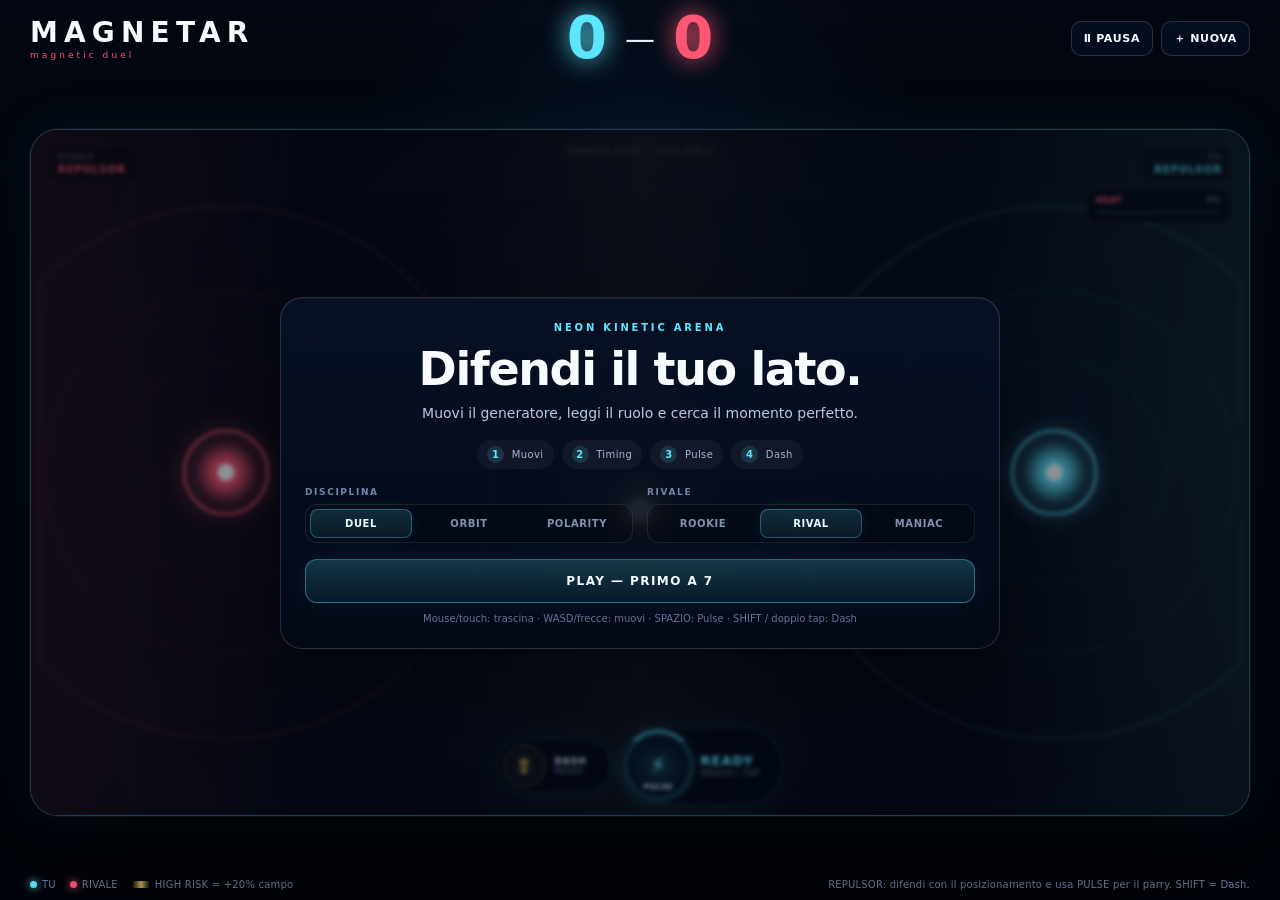
==== commit f9fc6d45: "Load Supercharge coaching UI" ====
--- a/index.html
+++ b/index.html
@@ -125,5 +125,6 @@
     </footer>
   </main>
   <script src="game.js"></script>
+  <script src="supercharge-ui.js"></script>
 </body>
 </html>
--- a/style.css
+++ b/style.css
@@ -1,21 +1,16 @@
 :root {
   color-scheme: dark;
   font-family: Inter, ui-sans-serif, system-ui, -apple-system, BlinkMacSystemFont, "Segoe UI", sans-serif;
-  --bg:#030711;
-  --panel:rgba(5,12,27,.78);
-  --panel2:rgba(7,16,34,.92);
-  --text:#f7fbff;
-  --muted:#8796b8;
-  --cyan:#5de7ff;
-  --cyan2:#1bc7ef;
-  --red:#ff5874;
-  --gold:#ffd66b;
-  --line:rgba(255,255,255,.13);
+  --bg:#030711; --panel:rgba(5,12,27,.78); --text:#f7fbff; --muted:#8796b8;
+  --cyan:#5de7ff; --cyan2:#1bc7ef; --red:#ff5874; --gold:#ffd66b; --line:rgba(255,255,255,.13);
 }
 *{box-sizing:border-box}
 html,body{margin:0;min-height:100%;background:var(--bg);color:var(--text)}
 body{min-height:100dvh;overflow:hidden;touch-action:none;background:radial-gradient(circle at 50% 20%,rgba(34,96,165,.13),transparent 30%),linear-gradient(#030711,#02040b)}
-button{font:inherit}
+button{font:inherit;appearance:none;border:1px solid rgba(255,255,255,.15);background:rgba(8,18,37,.72);color:var(--text);border-radius:10px;padding:9px 12px;font-size:11px;font-weight:800;letter-spacing:.06em;cursor:pointer;transition:.16s ease}
+button:hover{background:rgba(255,255,255,.09);transform:translateY(-1px)}
+button:active{transform:translateY(0) scale(.98)}
+button:focus-visible{outline:2px solid var(--cyan);outline-offset:2px}
 #app{min-height:100dvh;display:grid;grid-template-rows:auto 1fr auto;gap:10px;padding:max(10px,env(safe-area-inset-top)) max(10px,env(safe-area-inset-right)) max(10px,env(safe-area-inset-bottom)) max(10px,env(safe-area-inset-left))}
 .topbar,footer{width:min(1220px,100%);margin:0 auto;display:grid;align-items:center;gap:12px}
 .topbar{grid-template-columns:1fr auto 1fr;min-height:56px}
@@ -23,20 +18,15 @@
 .brand span{display:block;margin-top:1px;color:var(--red);letter-spacing:.34em;font-size:9px;text-transform:lowercase}
 .scoreboard{display:flex;align-items:center;gap:18px;font-variant-numeric:tabular-nums}
 .scoreboard strong{font-size:clamp(34px,5vw,58px);line-height:.9;text-shadow:0 0 24px currentColor}
-.scoreboard strong:first-child{color:var(--cyan)}
-.scoreboard strong:last-child{color:var(--red)}
+.scoreboard strong:first-child{color:var(--cyan)} .scoreboard strong:last-child{color:var(--red)}
 .scoreboard span{font-size:30px;color:#e9eef8;font-weight:300}
 .hud-actions{justify-self:end;display:flex;gap:8px}
-button{appearance:none;border:1px solid rgba(255,255,255,.15);background:rgba(8,18,37,.72);color:var(--text);border-radius:10px;padding:9px 12px;font-size:11px;font-weight:800;letter-spacing:.06em;cursor:pointer;transition:.16s ease}
-button:hover{background:rgba(255,255,255,.09);transform:translateY(-1px)}
-button:active{transform:translateY(0) scale(.98)}
-button:focus-visible{outline:2px solid var(--cyan);outline-offset:2px}
 #arenaWrap{min-height:0;display:grid;place-items:center;width:100%}
 .frame{position:relative;width:min(1220px,100%);aspect-ratio:16/9;max-height:78dvh;border:1px solid rgba(93,231,255,.26);border-radius:28px;overflow:hidden;background:#030711;box-shadow:0 0 0 1px rgba(255,88,116,.08),0 28px 110px rgba(0,0,0,.62),0 0 52px rgba(28,173,227,.09),inset 0 0 36px rgba(54,174,255,.035)}
 .frame::before{content:"";position:absolute;inset:0;pointer-events:none;z-index:3;border-radius:inherit;background:linear-gradient(90deg,rgba(255,88,116,.12),transparent 23%,transparent 77%,rgba(93,231,255,.13));mix-blend-mode:screen}
 canvas{width:100%;height:100%;display:block}
 .overlay{position:absolute;inset:0;display:grid;place-items:center;padding:24px;z-index:20;background:radial-gradient(circle at 50% 45%,rgba(8,20,42,.18),rgba(1,4,11,.54));backdrop-filter:blur(2px)}
-.card{width:min(700px,96%);padding:24px;border:1px solid rgba(255,255,255,.14);border-radius:22px;background:linear-gradient(180deg,rgba(8,18,38,.88),rgba(4,10,23,.82));backdrop-filter:blur(18px);box-shadow:0 30px 110px rgba(0,0,0,.5),inset 0 1px rgba(255,255,255,.05);text-align:center}
+.card{width:min(720px,96%);padding:24px;border:1px solid rgba(255,255,255,.14);border-radius:22px;background:linear-gradient(180deg,rgba(8,18,38,.9),rgba(4,10,23,.84));backdrop-filter:blur(18px);box-shadow:0 30px 110px rgba(0,0,0,.5),inset 0 1px rgba(255,255,255,.05);text-align:center}
 .eyebrow{color:var(--cyan);font-size:10px;letter-spacing:.28em;font-weight:900}
 .card h2{margin:9px 0 7px;font-size:clamp(28px,5vw,46px);letter-spacing:-.03em}
 .card .intro{margin:0 auto 14px;max-width:570px;color:#bdc8df;line-height:1.5;font-size:14px}
@@ -49,22 +39,43 @@
 .segmented button{border:0;border-radius:8px;padding:9px 6px;background:transparent;color:#8392b1;font-size:10px}
 .segmented button.active{background:linear-gradient(180deg,rgba(93,231,255,.16),rgba(93,231,255,.07));color:#ecfbff;box-shadow:inset 0 0 0 1px rgba(93,231,255,.3),0 0 18px rgba(93,231,255,.07)}
 .segmented [data-difficulty="maniac"].active{background:linear-gradient(180deg,rgba(255,88,116,.18),rgba(255,88,116,.07));box-shadow:inset 0 0 0 1px rgba(255,88,116,.32),0 0 18px rgba(255,88,116,.08)}
-.polarityChoices{margin-top:12px;text-align:left}.segmented.compact{grid-template-columns:1fr 1fr}
+.polarityChoices{margin-top:12px;text-align:left}
+.segmented.compact{grid-template-columns:1fr 1fr}
+.roleExplainer{display:grid;grid-template-columns:1fr 1fr;gap:7px;margin-top:8px}
+.roleExplainer span{padding:8px;border-radius:9px;background:rgba(255,255,255,.035);color:#8391ad;font-size:9px;line-height:1.35}
+.roleExplainer b{color:#dcefff}
 .start{width:100%;margin-top:16px;padding:14px;border-radius:12px;border-color:rgba(93,231,255,.38);background:linear-gradient(180deg,rgba(93,231,255,.2),rgba(25,164,203,.10));font-size:12px;letter-spacing:.12em;box-shadow:0 0 26px rgba(93,231,255,.08)}
 .small{margin:10px 0 0;color:#657494;font-size:10px}
 .actionFeedback{position:absolute;left:50%;top:43%;transform:translate(-50%,-50%) scale(.92);z-index:12;text-align:center;pointer-events:none;opacity:0;transition:opacity .12s ease,transform .16s ease;filter:drop-shadow(0 8px 24px rgba(0,0,0,.65))}
 .actionFeedback.show{opacity:1;transform:translate(-50%,-50%) scale(1)}
 .actionFeedback strong{display:block;color:var(--gold);font-size:clamp(24px,5vw,54px);font-style:italic;letter-spacing:.035em;text-shadow:0 0 24px rgba(255,214,107,.22)}
 .actionFeedback span{display:inline-block;margin-top:5px;padding:4px 10px;border:1px solid rgba(93,231,255,.24);border-radius:999px;background:rgba(2,8,18,.62);color:var(--cyan);font-size:11px;font-weight:900;letter-spacing:.14em}
+.rallyBadge{position:absolute;left:50%;top:24%;transform:translateX(-50%) scale(.9);z-index:8;opacity:0;padding:5px 12px;border-radius:999px;border:1px solid rgba(255,214,107,.2);background:rgba(2,8,18,.55);color:var(--gold);font-weight:900;font-size:11px;letter-spacing:.13em;transition:.18s;pointer-events:none}
+.rallyBadge.show{opacity:1;transform:translateX(-50%) scale(1)}
 .sideTag{position:absolute;top:17px;z-index:7;pointer-events:none;display:grid;gap:2px;padding:6px 9px;border-radius:9px;background:rgba(2,7,16,.34);backdrop-filter:blur(6px)}
-.sideTag span{font-size:8px;color:#71809e;letter-spacing:.18em}.sideTag strong{font-size:10px;letter-spacing:.1em}.cpuTag{left:18px}.cpuTag strong{color:var(--red)}.playerTag{right:18px;text-align:right}.playerTag strong{color:var(--cyan)}
-.pulseDock{position:absolute;left:50%;bottom:12px;transform:translateX(-50%);z-index:9;display:flex;align-items:center;gap:9px;padding:5px 9px 5px 5px;border:1px solid rgba(93,231,255,.18);border-radius:999px;background:rgba(2,8,18,.7);backdrop-filter:blur(10px);box-shadow:0 0 28px rgba(93,231,255,.07)}
+.sideTag span{font-size:8px;color:#71809e;letter-spacing:.18em}.sideTag strong{font-size:10px;letter-spacing:.1em}
+.cpuTag{left:18px}.cpuTag strong{color:var(--red)}.playerTag{right:18px;text-align:right}.playerTag strong{color:var(--cyan)}
+.roleMeter{position:absolute;right:18px;top:58px;z-index:8;width:145px;padding:7px 9px;border:1px solid rgba(93,231,255,.16);border-radius:10px;background:rgba(2,8,18,.62);backdrop-filter:blur(8px);pointer-events:none}
+.roleMeterHead{display:flex;justify-content:space-between;gap:8px;margin-bottom:5px;font-size:8px;letter-spacing:.12em}
+.roleMeterHead strong{color:var(--cyan)}.roleMeterHead span{color:#9aabc8}
+.roleMeterTrack{height:5px;border-radius:999px;overflow:hidden;background:rgba(255,255,255,.07)}
+.roleMeterTrack i{display:block;width:0;height:100%;border-radius:inherit;background:linear-gradient(90deg,var(--cyan2),var(--cyan));box-shadow:0 0 12px rgba(93,231,255,.4);transition:width .08s linear}
+.roleMeter.heat{border-color:rgba(255,88,116,.16)}.roleMeter.heat .roleMeterHead strong{color:var(--red)}.roleMeter.heat .roleMeterTrack i{background:linear-gradient(90deg,var(--gold),var(--red));box-shadow:0 0 12px rgba(255,88,116,.35)}
+.controlDock{position:absolute;left:50%;bottom:10px;transform:translateX(-50%);z-index:9;display:flex;align-items:center;gap:8px}
+.pulseDock,.dashDock{display:flex;align-items:center;gap:9px;padding:5px 9px 5px 5px;border:1px solid rgba(93,231,255,.18);border-radius:999px;background:rgba(2,8,18,.72);backdrop-filter:blur(10px);box-shadow:0 0 28px rgba(93,231,255,.07)}
 .pulseButton{position:relative;display:grid;place-items:center;width:66px;height:66px;border-radius:50%;padding:0;border:1px solid rgba(93,231,255,.5);background:radial-gradient(circle,rgba(93,231,255,.2),rgba(6,18,36,.94) 58%,rgba(2,7,16,.98));box-shadow:0 0 18px rgba(93,231,255,.14),inset 0 0 20px rgba(93,231,255,.08)}
 .pulseButton::after{content:"";position:absolute;inset:-4px;border:2px solid rgba(93,231,255,.17);border-radius:50%;border-top-color:var(--cyan);transform:rotate(var(--pulse-rotation,0deg));transition:transform .16s linear}
-.pulseButton.cooldown{filter:saturate(.35);opacity:.55}.pulseButton.firing{animation:pulseFire .23s ease-out}.pulseIcon{font-size:23px;line-height:1;color:var(--cyan)}.pulseButton strong{position:absolute;bottom:7px;font-size:7px;letter-spacing:.12em}
-.pulseMeta{display:grid;gap:1px;min-width:74px}.pulseMeta strong{font-size:13px;color:var(--cyan);letter-spacing:.08em}.pulseMeta span{font-size:8px;color:#7584a4;letter-spacing:.08em}
-.matchPoint{position:absolute;left:50%;top:14%;transform:translateX(-50%);z-index:8;opacity:0;color:var(--gold);font-weight:950;font-size:clamp(15px,2.4vw,27px);letter-spacing:.15em;text-shadow:0 0 22px rgba(255,214,107,.28);transition:.2s}.matchPoint.show{opacity:1;animation:matchPulse 1s ease-in-out infinite alternate}
+.pulseButton.cooldown,.dashButton.cooldown{filter:saturate(.35);opacity:.48}
+.pulseButton.firing{animation:pulseFire .23s ease-out}
+.pulseIcon{font-size:23px;line-height:1;color:var(--cyan)}.pulseButton strong{position:absolute;bottom:7px;font-size:7px;letter-spacing:.12em}
+.pulseMeta{display:grid;gap:1px;min-width:72px}.pulseMeta strong{font-size:13px;color:var(--cyan);letter-spacing:.08em}.pulseMeta span{font-size:8px;color:#7584a4;letter-spacing:.08em}
+.dashDock{padding:5px 8px 5px 5px}.dashDock>div{display:grid;gap:1px;min-width:48px}.dashDock>div strong{font-size:9px;color:#dbe8ff;letter-spacing:.1em}.dashDock>div span{font-size:8px;color:#7383a5;letter-spacing:.06em}
+.dashButton{display:grid;place-items:center;width:42px;height:42px;padding:0;border-radius:50%;border-color:rgba(255,214,107,.32);color:var(--gold);font-size:20px;background:radial-gradient(circle,rgba(255,214,107,.10),rgba(4,11,24,.95))}
+.matchPoint{position:absolute;left:50%;top:14%;transform:translateX(-50%);z-index:8;opacity:0;color:var(--gold);font-weight:950;font-size:clamp(15px,2.4vw,27px);letter-spacing:.15em;text-shadow:0 0 22px rgba(255,214,107,.28);transition:.2s}
+.matchPoint.show{opacity:1;animation:matchPulse 1s ease-in-out infinite alternate}
 footer{grid-template-columns:1fr auto;color:#71809e;font-size:10px;letter-spacing:.02em}.legend{display:flex;align-items:center;gap:14px;flex-wrap:wrap}.dot{display:inline-block;width:7px;height:7px;border-radius:50%;margin-right:5px}.cyan{background:var(--cyan);box-shadow:0 0 9px var(--cyan)}.red{background:var(--red);box-shadow:0 0 9px var(--red)}.zoneIcon{display:inline-block;width:18px;height:7px;margin-right:5px;border-radius:2px;background:linear-gradient(90deg,transparent,rgba(255,214,107,.8),transparent)}
 @keyframes pulseFire{50%{transform:scale(1.12);box-shadow:0 0 42px rgba(93,231,255,.48),inset 0 0 28px rgba(93,231,255,.23)}}
 @keyframes matchPulse{from{filter:brightness(1)}to{filter:brightness(1.5)}}
-@media (max-width:760px){#app{padding:7px;gap:6px}.topbar{grid-template-columns:1fr auto auto;min-height:44px}.brand span{display:none}.brand h1{font-size:15px}.scoreboard{gap:9px}.scoreboard strong{font-size:30px}.scoreboard span{font-size:18px}.hud-actions{gap:4px}.hud-actions button{padding:7px 8px;font-size:8px}.frame{border-radius:16px;max-height:82dvh}.overlay{padding:10px}.card{padding:14px;border-radius:16px}.card h2{font-size:25px}.card .intro{font-size:11px}.settingsRow{grid-template-columns:1fr;gap:8px}.quickRules{margin:10px 0}.segmented button{padding:7px 4px;font-size:9px}.start{margin-top:10px;padding:11px}.small{font-size:8px}.sideTag{display:none}.pulseDock{bottom:6px;transform:translateX(-50%) scale(.78);transform-origin:bottom center}footer{display:none}.actionFeedback strong{font-size:25px}.actionFeedback span{font-size:8px}}
+@media (max-width:760px){
+  #app{padding:7px;gap:6px}.topbar{grid-template-columns:1fr auto auto;min-height:44px}.brand span{display:none}.brand h1{font-size:15px}.scoreboard{gap:9px}.scoreboard strong{font-size:30px}.scoreboard span{font-size:18px}.hud-actions{gap:4px}.hud-actions button{padding:7px 8px;font-size:8px}.frame{border-radius:16px;max-height:82dvh}.overlay{padding:10px}.card{padding:14px;border-radius:16px}.card h2{font-size:25px}.card .intro{font-size:11px}.settingsRow{grid-template-columns:1fr;gap:8px}.quickRules{margin:10px 0}.segmented button{padding:7px 4px;font-size:9px}.start{margin-top:10px;padding:11px}.small{font-size:8px}.sideTag{display:none}.roleExplainer{grid-template-columns:1fr}.roleMeter{right:7px;top:7px;width:112px;transform:scale(.82);transform-origin:top right}.controlDock{bottom:5px;transform:translateX(-50%) scale(.74);transform-origin:bottom center}footer{display:none}.actionFeedback strong{font-size:25px}.actionFeedback span{font-size:8px}.rallyBadge{top:18%;font-size:8px}
+}
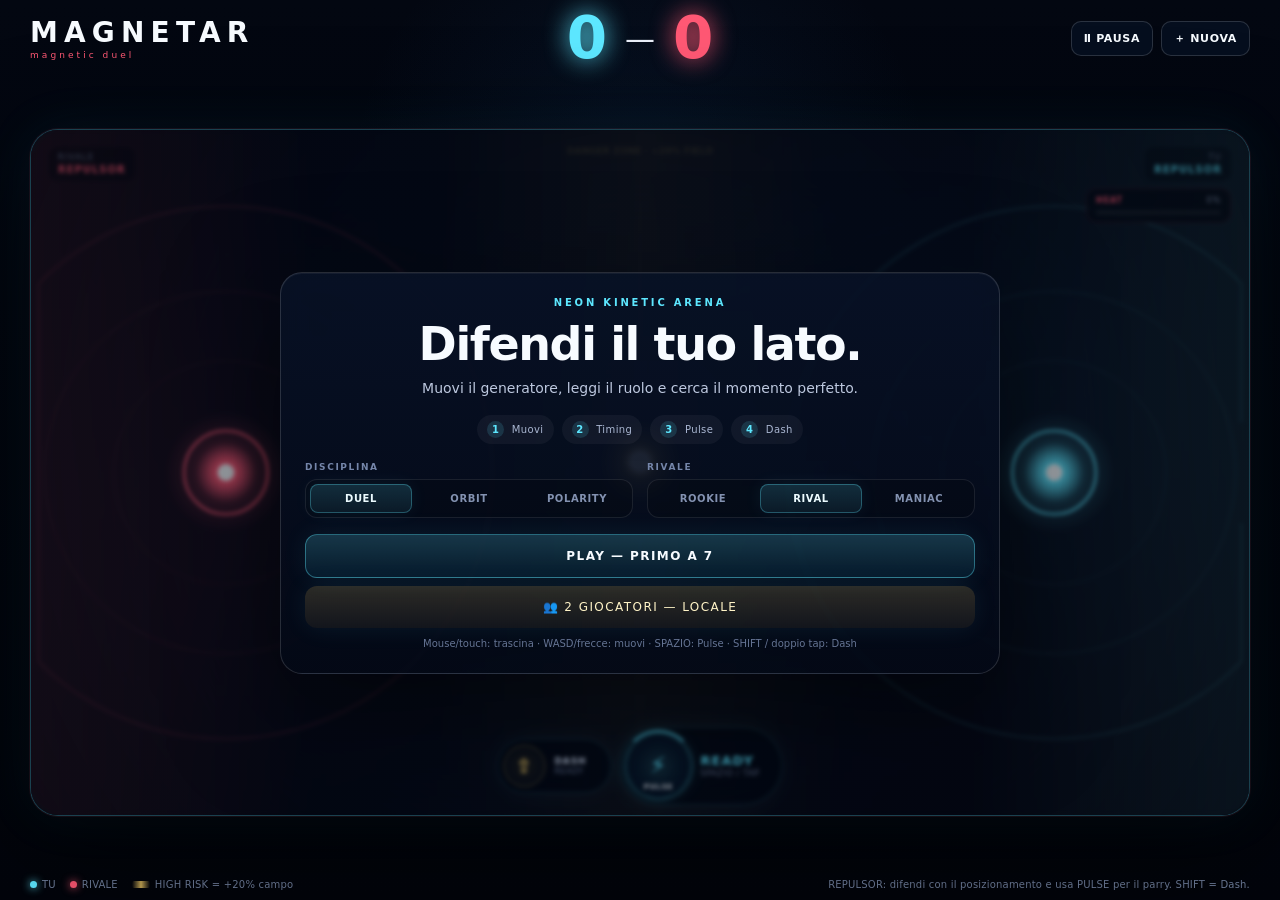
==== commit d7431709: "Link local two-player mode from main menu" ====
--- a/index.html
+++ b/index.html
@@ -113,6 +113,7 @@
             </div>
 
             <button id="startBtn" class="start" type="button">PLAY — PRIMO A 7</button>
+            <a class="start" href="two-player.html" style="display:block;text-decoration:none;margin-top:8px;border-color:rgba(255,214,107,.38);background:linear-gradient(180deg,rgba(255,214,107,.16),rgba(255,214,107,.06));color:#fff4c7">👥 2 GIOCATORI — LOCALE</a>
             <p class="small">Mouse/touch: trascina · WASD/frecce: muovi · SPAZIO: Pulse · SHIFT / doppio tap: Dash</p>
           </div>
         </div>
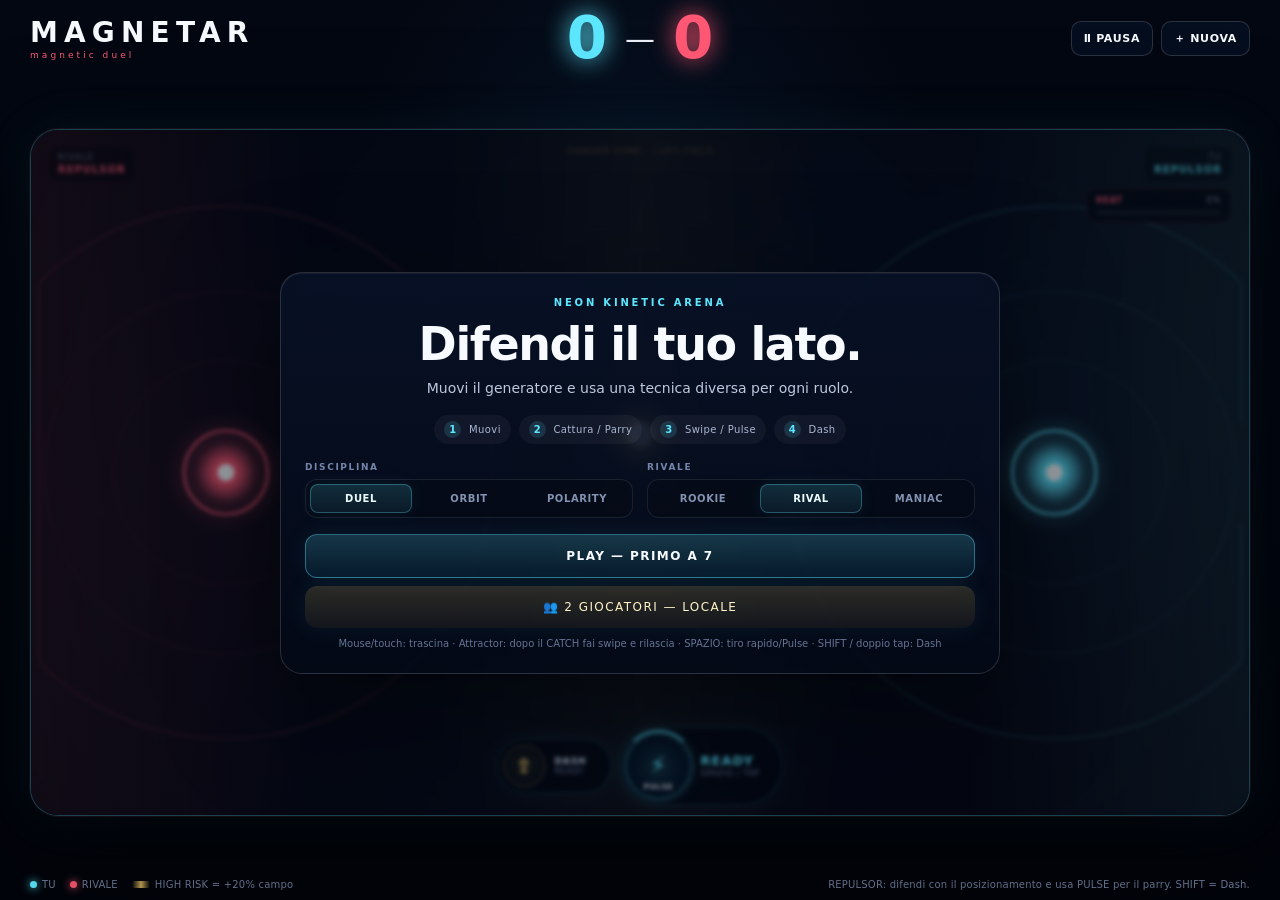
==== commit 5ca3b3c3: "Explain swipe release in the main menu" ====
--- a/index.html
+++ b/index.html
@@ -72,12 +72,12 @@
           <div class="card">
             <div class="eyebrow">NEON KINETIC ARENA</div>
             <h2 id="menuTitle">Difendi il tuo lato.</h2>
-            <p class="intro" id="menuIntro">Muovi il generatore, leggi il ruolo e cerca il momento perfetto.</p>
+            <p class="intro" id="menuIntro">Muovi il generatore e usa una tecnica diversa per ogni ruolo.</p>
 
             <div class="quickRules">
               <span><b>1</b> Muovi</span>
-              <span><b>2</b> Timing</span>
-              <span><b>3</b> Pulse</span>
+              <span><b>2</b> Cattura / Parry</span>
+              <span><b>3</b> Swipe / Pulse</span>
               <span><b>4</b> Dash</span>
             </div>
 
@@ -107,14 +107,14 @@
                 <button data-polarity="repel" type="button">REPEL</button>
               </div>
               <div class="roleExplainer">
-                <span><b>ATTRACTOR</b> cattura → mira → Perfect Slingshot</span>
+                <span><b>ATTRACTOR</b> cattura → swipe → rilascia; swipe rapido = più potenza</span>
                 <span><b>REPULSOR</b> gestisce Heat → Perfect Parry</span>
               </div>
             </div>
 
             <button id="startBtn" class="start" type="button">PLAY — PRIMO A 7</button>
             <a class="start" href="two-player.html" style="display:block;text-decoration:none;margin-top:8px;border-color:rgba(255,214,107,.38);background:linear-gradient(180deg,rgba(255,214,107,.16),rgba(255,214,107,.06));color:#fff4c7">👥 2 GIOCATORI — LOCALE</a>
-            <p class="small">Mouse/touch: trascina · WASD/frecce: muovi · SPAZIO: Pulse · SHIFT / doppio tap: Dash</p>
+            <p class="small">Mouse/touch: trascina · Attractor: dopo il CATCH fai swipe e rilascia · SPAZIO: tiro rapido/Pulse · SHIFT / doppio tap: Dash</p>
           </div>
         </div>
       </div>
@@ -122,7 +122,7 @@
 
     <footer>
       <div class="legend"><span><i class="dot cyan"></i>TU</span><span><i class="dot red"></i>RIVALE</span><span><i class="zoneIcon"></i>HIGH RISK = +20% campo</span></div>
-      <div id="statusLine">Leggi il ruolo: Attractor controlla, Repulsor para.</div>
+      <div id="statusLine">Leggi il ruolo: Attractor cattura e tira con swipe, Repulsor para.</div>
     </footer>
   </main>
   <script src="game.js"></script>
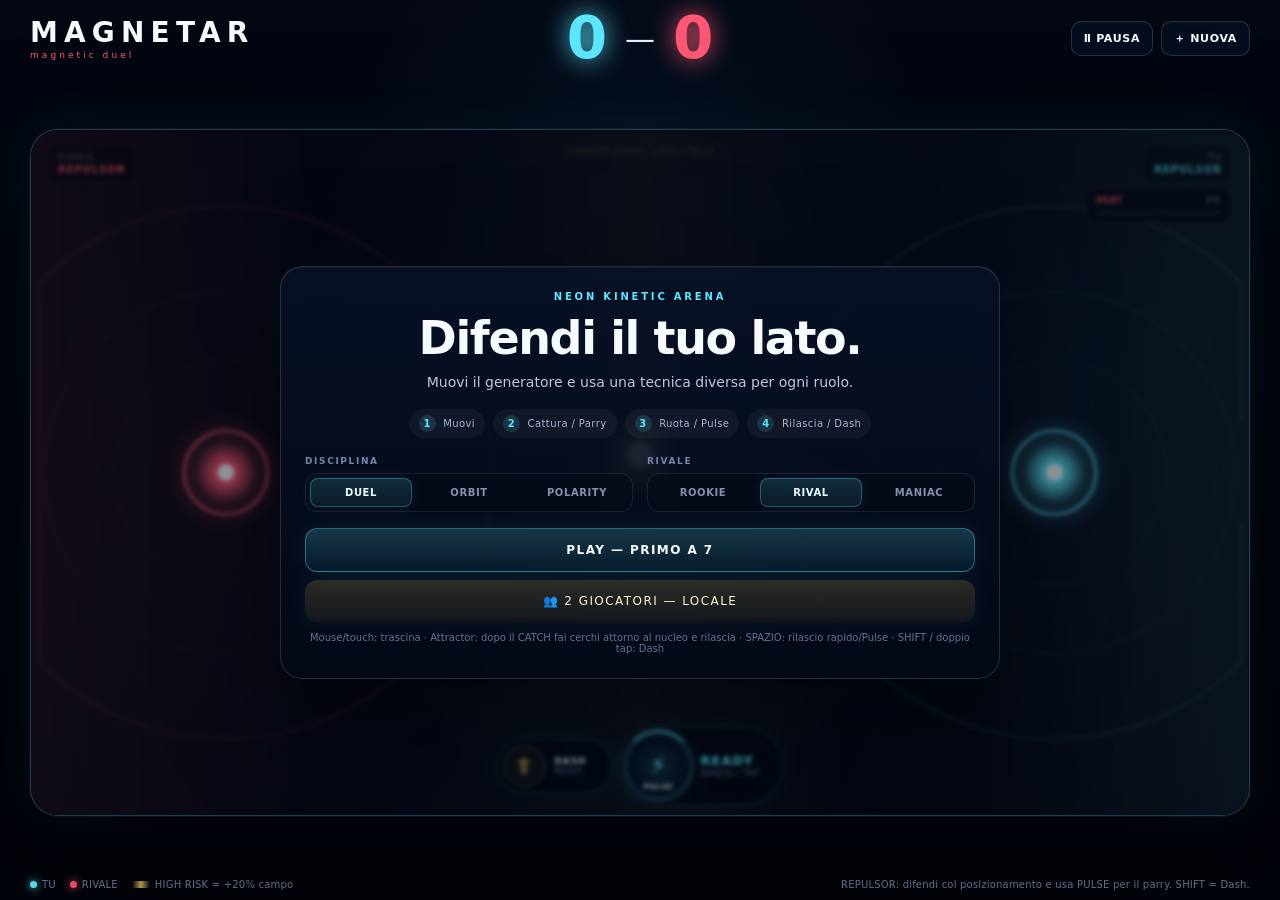
==== commit e5006900: "Explain orbital sling controls in menu" ====
--- a/index.html
+++ b/index.html
@@ -77,8 +77,8 @@
             <div class="quickRules">
               <span><b>1</b> Muovi</span>
               <span><b>2</b> Cattura / Parry</span>
-              <span><b>3</b> Swipe / Pulse</span>
-              <span><b>4</b> Dash</span>
+              <span><b>3</b> Ruota / Pulse</span>
+              <span><b>4</b> Rilascia / Dash</span>
             </div>
 
             <div class="settingsRow">
@@ -107,14 +107,14 @@
                 <button data-polarity="repel" type="button">REPEL</button>
               </div>
               <div class="roleExplainer">
-                <span><b>ATTRACTOR</b> cattura → swipe → rilascia; swipe rapido = più potenza</span>
+                <span><b>ATTRACTOR</b> cattura → ruota il dito attorno al nucleo → rilascia sulla tangente</span>
                 <span><b>REPULSOR</b> gestisce Heat → Perfect Parry</span>
               </div>
             </div>
 
             <button id="startBtn" class="start" type="button">PLAY — PRIMO A 7</button>
             <a class="start" href="two-player.html" style="display:block;text-decoration:none;margin-top:8px;border-color:rgba(255,214,107,.38);background:linear-gradient(180deg,rgba(255,214,107,.16),rgba(255,214,107,.06));color:#fff4c7">👥 2 GIOCATORI — LOCALE</a>
-            <p class="small">Mouse/touch: trascina · Attractor: dopo il CATCH fai swipe e rilascia · SPAZIO: tiro rapido/Pulse · SHIFT / doppio tap: Dash</p>
+            <p class="small">Mouse/touch: trascina · Attractor: dopo il CATCH fai cerchi attorno al nucleo e rilascia · SPAZIO: rilascio rapido/Pulse · SHIFT / doppio tap: Dash</p>
           </div>
         </div>
       </div>
@@ -122,7 +122,7 @@
 
     <footer>
       <div class="legend"><span><i class="dot cyan"></i>TU</span><span><i class="dot red"></i>RIVALE</span><span><i class="zoneIcon"></i>HIGH RISK = +20% campo</span></div>
-      <div id="statusLine">Leggi il ruolo: Attractor cattura e tira con swipe, Repulsor para.</div>
+      <div id="statusLine">Leggi il ruolo: Attractor usa la fionda orbitale, Repulsor para.</div>
     </footer>
   </main>
   <script src="game.js"></script>
